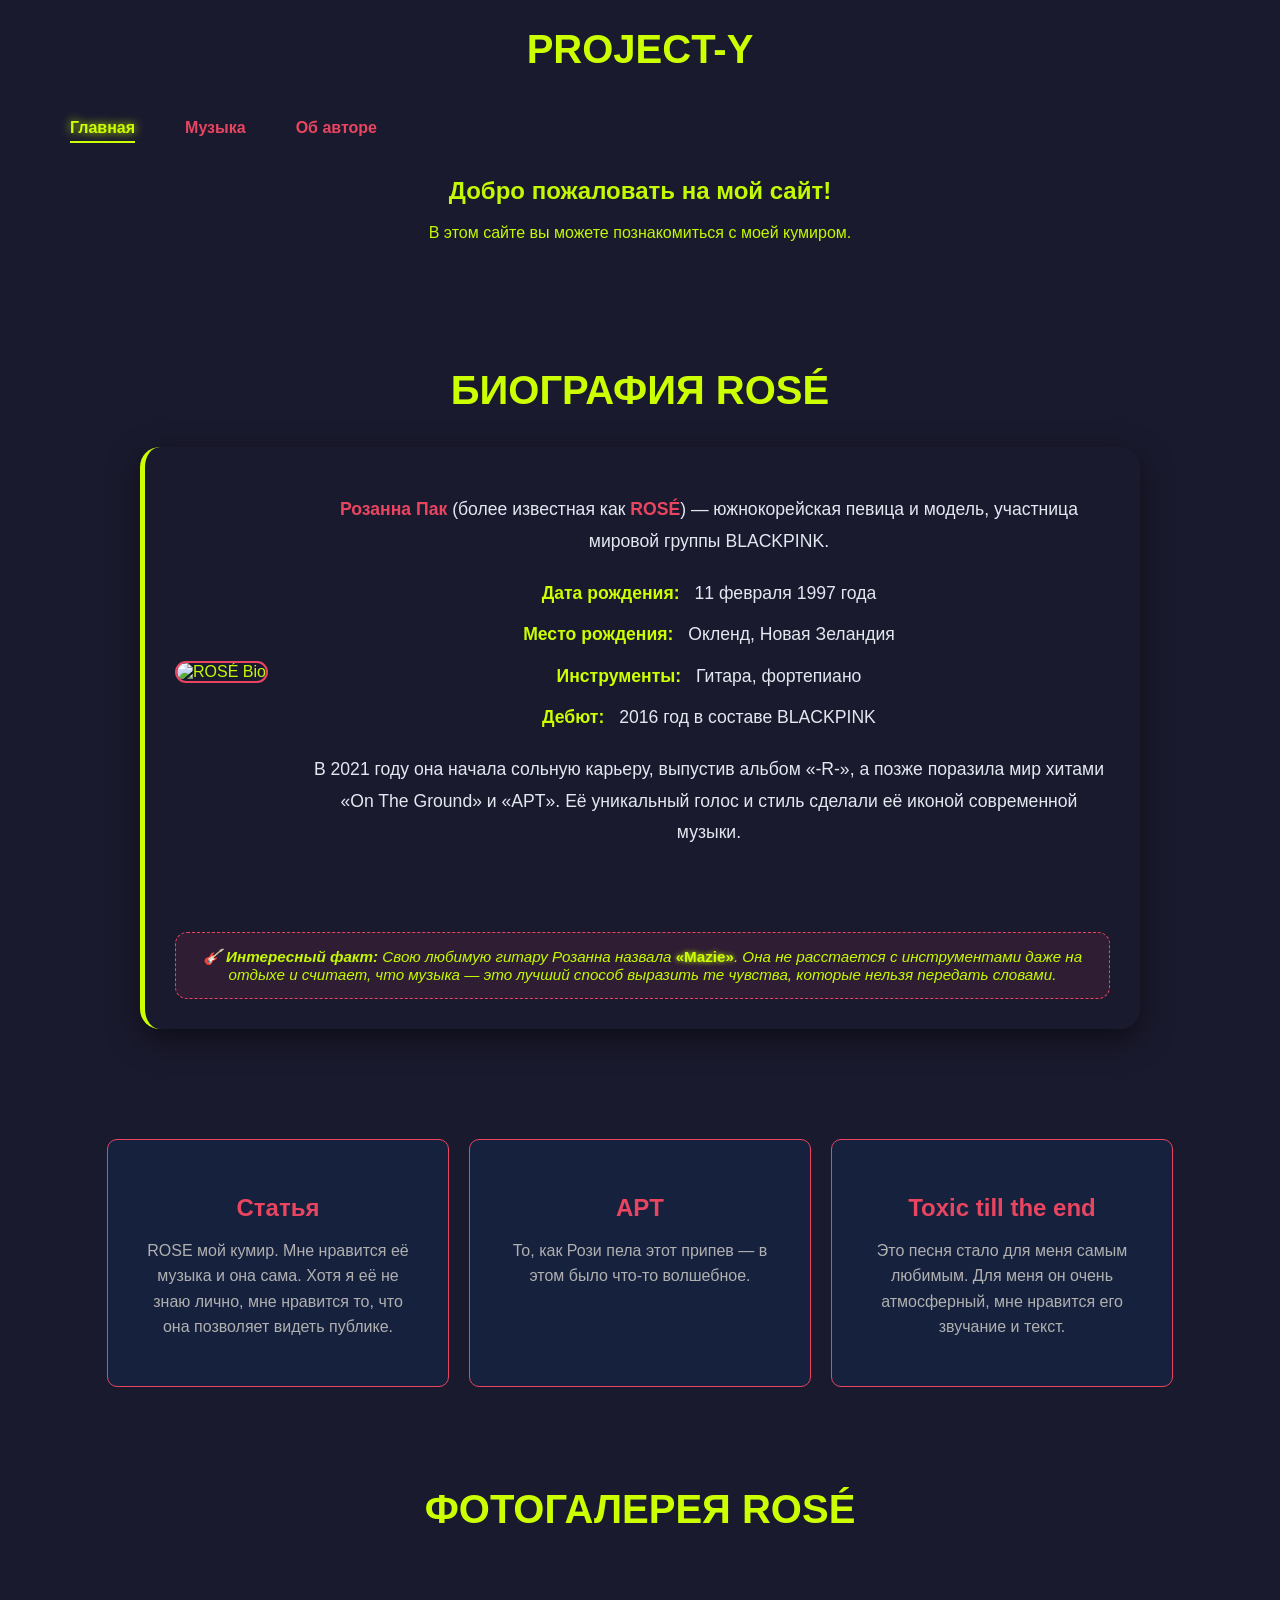
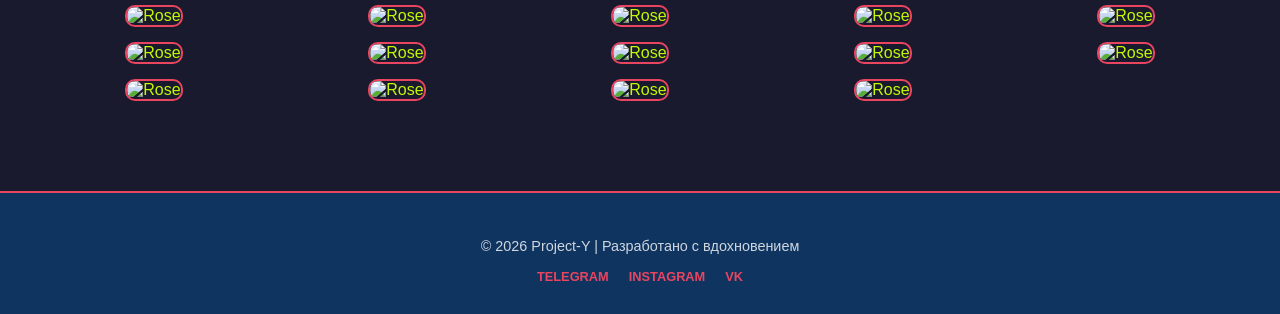
==== index.html @ d6a0cd1b "Add files via upload" ====
<!DOCTYPE html>
<html lang="en">
<head>
    <meta charset="UTF-8">
    <meta name="viewport" content="width=device-width, initial-scale=1.0">
    <title>Document</title>
    <link rel="stylesheet" href="style.css">
</head>
<body>
    <header class="main-header">
    <h1>Project-Y</h1>
    <nav class="navbar">
    <ul class="nav-links">
        <li><a href="index.html" class="active-link">Главная</a></li>
        <li><a href="music.html">Музыка</a></li>
        <li><a href="about.html">Об авторе</a></li>
    </ul>
</nav>
</header>

<main class="content">
    <h2>Добро пожаловать на мой сайт!</h2>
    <p>В этом сайте вы можете познакомиться с моей кумиром. </p>
</main>

<section class="bio-section">
    <h2 class="section-title">Биография ROSÉ</h2>
    <div class="bio-card">
        <div class="bio-image">
            <img src="img/rose15.jpg" alt="ROSÉ Bio"> </div>
        <div class="bio-text">
            <p><strong>Розанна Пак</strong> (более известная как <strong>ROSÉ</strong>) — южнокорейская певица и модель, участница мировой группы BLACKPINK.</p>
            <ul>
                <li><span> Дата рождения:</span> 11 февраля 1997 года</li>
                <li><span> Место рождения:</span> Окленд, Новая Зеландия</li>
                <li><span> Инструменты:</span> Гитара, фортепиано</li>
                <li><span> Дебют:</span> 2016 год в составе BLACKPINK</li>
            </ul>
            <p>В 2021 году она начала сольную карьеру, выпустив альбом «-R-», а позже поразила мир хитами «On The Ground» и «APT». Её уникальный голос и стиль сделали её иконой современной музыки.</p>
        </div>
        <div class="special-fact">
    <p>🎸 <strong>Интересный факт:</strong> Свою любимую гитару Розанна назвала <em>«Mazie»</em>. Она не расстается с инструментами даже на отдыхе и считает, что музыка — это лучший способ выразить те чувства, которые нельзя передать словами.</p>
</div>
    </div>
</section>

<section class="features">
    <a href="https://www.distractify.com/p/what-does-apt-mean-in-rose-song" target="_blank" class="feature-item">
        <h3>Статья</h3>
        <p>ROSE мой кумир. Мне нравится её музыка и она сама. Хотя я её не знаю лично, мне нравится то, что она позволяет видеть публике. </p>
    </a>

    <a href="https://youtu.be/ekr2nIex040?si=S0TJmRe7QtdpGqrD" target="_blank" class="feature-item">
        <h3>APT</h3>
        <p>То, как Рози пела этот припев — в этом было что-то волшебное.</p>
    </a>

    <a href="https://youtu.be/eA0lHNZ1KCA?si=H_KAtAis-4M52_Tk" target="_blank" class="feature-item">
        <h3>Toxic till the end</h3>
        <p>Это песня стало для меня самым любимым. Для меня он очень атмосферный, мне нравится его звучание и текст.</p>
    </a>
</section>

<section class="gallery-section">
    <h2 class="section-title">Фотогалерея ROSÉ</h2>
    <div class="gallery-grid">
        <div class="gallery-item">
            <img src="img/rose1.jpg" alt="Rose" onclick="openModal(this.src)">
        </div>
        <div class="gallery-item">
            <img src="img/rose2.jpg" alt="Rose" onclick="openModal(this.src)">
        </div>
        <div class="gallery-item">
            <img src="img/rose3.jpg" alt="Rose" onclick="openModal(this.src)">
        </div>
        <div class="gallery-item">
            <img src="img/rose4.jpg" alt="Rose" onclick="openModal(this.src)">
        </div>
        <div class="gallery-item">
            <img src="img/rose5.jpg" alt="Rose" onclick="openModal(this.src)">
        </div>
        <div class="gallery-item">
            <img src="img/rose6.jpg" alt="Rose" onclick="openModal(this.src)">
        </div>
        <div class="gallery-item">
            <img src="img/rose7.jpg" alt="Rose" onclick="openModal(this.src)">
        </div>
        <div class="gallery-item">
            <img src="img/rose8.jpg" alt="Rose" onclick="openModal(this.src)">
        </div>
        <div class="gallery-item">
            <img src="img/rose9.jpg" alt="Rose" onclick="openModal(this.src)">
        </div>
        <div class="gallery-item">
            <img src="img/rose10.jpg" alt="Rose" onclick="openModal(this.src)">
        </div>
        <div class="gallery-item">
            <img src="img/rose11.jpg" alt="Rose" onclick="openModal(this.src)">
        </div>
        <div class="gallery-item">
            <img src="img/rose12.jpg" alt="Rose" onclick="openModal(this.src)">
        </div>
        <div class="gallery-item">
            <img src="img/rose13.jpg" alt="Rose" onclick="openModal(this.src)">
        </div>
        <div class="gallery-item">
            <img src="img/rose14.jpg" alt="Rose" onclick="openModal(this.src)">
        </div>
    </div>
</section>

<div id="myModal" class="modal" onclick="closeModal()">
    <span class="close">&times;</span>
    <img class="modal-content" id="img01">
</div>

<footer class="main-footer">
    <div class="footer-content">
        <p>© 2026 Project-Y | Разработано с вдохновением</p>
        <div class="social-links">
            <a href="https://t.me/@rean_ii" target="_blank">Telegram</a>
            <a href="https://www.instagram.com/rn_number.one/" target="_blank">Instagram</a>
            <a href="https://vk.com/@id1067718997" target="_blank">VK</a>
        </div>
    </div>
</footer>

<script>
    function openModal(src) {
        document.getElementById("myModal").style.display = "flex";
        document.getElementById("img01").src = src;
    }

    function closeModal() {
        document.getElementById("myModal").style.display = "none";
    }
</script>
   

</body>
</html>
---- style.css ----
/* Делаем фон всей страницы */
body {
    overflow-x: hidden; /* Это запретит сайту прокручиваться вбок */
    width: 100%;
    margin: 0;
    padding: 0;
}


body {
    margin: 0;
    font-family: 'Segoe UI', sans-serif;
    background: #1a1a2e; /* Глубокий темно-синий */
    color: rgb(195, 249, 2);
    text-align: center;
}

/* Стили для шапки через Flexbox */
/* Ищем или создаем этот блок */
.main-header h1 {
    color: #ccff00; 
    font-size: 2.5rem; /* Размер подбери под свой вкус */
    text-transform: uppercase;
    cursor: pointer;
    
    /* Добавляем анимацию */
    animation: neonGlow 3s infinite ease-in-out; 
    transition: 0.3s;
}

/* Эффект при наведении */
.main-header h1:hover {
    color: #fff;
    text-shadow: 0 0 20px #ccff00, 0 0 50px #ccff00;
}

/* САМОЕ ВАЖНОЕ: Сама механика анимации (добавь в конец файла) */
@keyframes neonGlow {
    0% {
        text-shadow: 0 0 5px #ccff00, 0 0 10px #ccff00;
    }
    50% {
        text-shadow: 0 0 15px #ccff00, 0 0 30px #ccff00;
        transform: scale(1.02); /* Логотип чуть увеличивается, как будто "дышит" */
    }
    100% {
        text-shadow: 0 0 5px #ccff00, 0 0 10px #ccff00;
    }
}

nav a {
    color: #e94560;            /* Розовый цвет для ссылок */
    text-decoration: none;     /* Убираем подчеркивание */
    margin-left: 20px;
    font-weight: bold;
}
.profile-pic {
    width: 200px;
    height: 200px;
    border-radius: 50%; /* Делаем фото круглым */
    border: 3px solid #e94560; /* Розовая рамка */
    object-fit: cover; /* Чтобы фото не сплющилось */
    margin-top: 20px;
    box-shadow: 0 0 20px rgba(233, 69, 96, 0.5); /* Красивое свечение */
}
.feedback {
    margin-top: 50px;
    padding: 20px;
}

.contact-form {
    display: flex;
    flex-direction: column; /* Располагаем поля друг под другом */
    max-width: 400px;
    margin: 0 auto;
    gap: 15px; /* Расстояние между полями */
}

.contact-form input, 
.contact-form textarea {
    background: rgba(255, 255, 255, 0.05);
    border: 1px solid rgba(233, 69, 96, 0.3);
    padding: 12px;
    border-radius: 8px;
    color: white;
    outline: none;
    transition: 0.3s;
}

/* Эффект при клике на поле */
.contact-form input:focus, 
.contact-form textarea:focus {
    border-color: #e94560;
    background: rgba(255, 255, 255, 0.1);
}

.contact-form button {
    background: #e94560;
    color: white;
    border: none;
    padding: 12px;
    border-radius: 8px;
    font-weight: bold;
    cursor: pointer;
    transition: 0.3s;
}

.contact-form button:hover {
    background: #ff5e78;
    transform: translateY(-2px); /* Кнопка чуть подпрыгивает */
} 
.back-button {
    display: inline-block;
    margin-top: 20px;
    padding: 10px 25px;
    background-color: #e94560;
    color: white;
    text-decoration: none;
    border-radius: 5px;
    transition: 0.3s;
}

.back-button:hover {
    background-color: #ff4d6d;
    box-shadow: 0 0 15px rgba(233, 69, 96, 0.5);
}

.features {
    display: flex;
    justify-content: center; /* Центрируем блоки */
    gap: 20px; /* Расстояние между блоками */
    padding: 50px 20px;
    flex-wrap: wrap; /* Чтобы на маленьких экранах блоки переносились */
}

.feature-item {
    background: #16213e; /* Темный цвет, чуть светлее фона */
    border: 1px solid #e94560; /* Тонкая рамка твоего цвета */
    padding: 30px;
    width: 280px;
    border-radius: 10px;
    text-align: center;
    transition: 0.3s; /* Плавность для эффектов */
}

/* Эффект «всплытия» при наведении */
.feature-item:hover {
    background: #1a1a2e;
    transform: translateY(-10px);
    box-shadow: 0 10px 20px rgba(233, 69, 96, 0.2);
}

.feature-item h3 {
    color: #e94560;
    margin-bottom: 15px;
    font-size: 1.5rem;
}

.feature-item p {
    color: #b0b0b0;
    line-height: 1.6;
}

.main-footer {
    background-color: #0f3460; /* Еще один оттенок твоего темного синего */
    color: white;
    padding: 30px 0;
    margin-top: 50px;
    border-top: 2px solid #e94560; /* Линия-акцент сверху */
    text-align: center;
}

.footer-content p {
    margin-bottom: 15px;
    font-size: 0.9rem;
    opacity: 0.8;
}

.social-links {
    display: flex;
    justify-content: center;
    gap: 20px;
}

.social-links a {
    color: #e94560;
    text-decoration: none;
    font-weight: bold;
    font-size: 0.8rem;
    text-transform: uppercase;
    transition: 0.3s;
}

.social-links a:hover {
    color: white;
    letter-spacing: 2px; /* Прикольный эффект: буквы разъезжаются при наведении */
}

/* Добавь это в блок со стилями ссылок в футере */
.social-links a[href*="instagram"]:hover {
    color: #e1306c; /* Цвет Instagram */
    text-shadow: 0 0 10px rgba(225, 48, 108, 0.4);
}

/* При наведении на ссылку, в адресе которой есть "vk" */
.social-links a[href*="vk.com"]:hover {
    color: #0077ff; /* Фирменный синий цвет ВК */
    text-shadow: 0 0 10px rgba(0, 119, 255, 0.4);
}

/* Убираем подчеркивание и меняем цвет текста для ссылок-карточек */
.feature-item {
    text-decoration: none; /* Убирает подчеркивание */
    display: block; /* Чтобы вся карточка была кликабельной */
    color: inherit; /* Чтобы текст не стал синим */
}

/* Чтобы текст внутри карточки оставался светлым */
.feature-item p {
    color: #b0b0b0;
}

/* Добавим эффект, чтобы при наведении было понятно, что это ссылка */
.feature-item:hover {
    cursor: pointer;
    border-color: white; /* Рамка станет белой при наведении */
    box-shadow: 0 0 20px rgba(233, 69, 96, 0.6); /* Сияние */
}

.music-grid {
    display: grid;
    grid-template-columns: repeat(auto-fit, minmax(280px, 1fr));
    gap: 35px; /* Увеличили расстояние между карточками */
    padding: 40px;
}

/* Стили для самих карточек, чтобы они были одинаковой высоты */
.music-card {
    display: flex;
    flex-direction: column;
    justify-content: space-between;
    min-height: 200px;
    background: #16213e;
    border: 1px solid #e94560;
    border-radius: 15px;
    padding: 20px;
    transition: transform 0.3s ease;
}

.music-card:hover {
    transform: scale(1.02);
    box-shadow: 0 5px 15px rgba(233, 69, 96, 0.3);
}

.music-section {
    padding: 100px 20px 50px; /* Отступ сверху, чтобы меню не перекрывало заголовок */
    text-align: center;
}

.music-section h1 {
    color: #e94560;
    font-size: 2.5rem;
    margin-bottom: 10px;
}

/* Выстраиваем меню в одну линию */
.navbar {
    display: flex;
    justify-content: space-between;
    align-items: center;
    padding: 20px 50px;
}

/* Выстраиваем ссылки в ряд и убираем точки */
.nav-links {
    list-style: none;      /* Убирает те самые зеленые точки */
    display: flex;         /* Выстраивает пункты в ряд */
    gap: 30px;             /* Расстояние между словами */
    margin: 0;
    padding: 0;
}

.nav-links li {
    display: inline;       /* Дополнительная страховка для ряда */
}

.music-card {
    background: #16213e; /* Темный фон карточки */
    border: 1px solid #e94560;
    border-radius: 15px;
    padding: 25px; /* Больше места внутри */
    display: flex;
    flex-direction: column;
    align-items: center;
    transition: 0.3s;
}

.player-controls {
    display: flex;
    gap: 10px;
    margin-top: 15px;
}

.play-btn, .loop-btn, .main-btn {
    background: #1a1a2e;
    border: 2px solid #e94560;
    color: white;
    padding: 8px 15px;
    border-radius: 20px;
    cursor: pointer;
    transition: 0.3s ease;
}

.play-btn:hover, .main-btn:hover {
    background: #e94560;
    box-shadow: 0 0 10px #e94560;
}

.loop-btn.active {
    border-color: #ccff00;
    color: #ccff00;
}

/* Подсветка карточки, которая играет сейчас */
.music-card.playing {
    border-color: #ccff00;
    transform: scale(1.05);
    box-shadow: 0 0 20px rgba(204, 255, 0, 0.2);
}

/* Общие заголовки секций */
.section-title {
    text-align: center;
    color: #ccff00;
    margin-top: 50px;
    font-size: 2.5rem;
    text-transform: uppercase;
}

/* Сетка галереи */
.gallery-grid {
    display: grid;
    grid-template-columns: repeat(auto-fit, minmax(200px, 1fr));
    gap: 15px;
    padding: 40px;
    max-width: 1200px;
    margin: 0 auto;
}

.gallery-item img {
    width: 100%;
    height: 250px;
    object-fit: cover;
    border-radius: 10px;
    cursor: pointer;
    transition: 0.3s;
    border: 2px solid #e94560;
}

.gallery-item img:hover {
    transform: scale(1.05);
    border-color: #ccff00;
    box-shadow: 0 0 15px #ccff00;
}

/* Модальное окно */
.modal {
    display: none;
    position: fixed;
    z-index: 2000;
    left: 0; top: 0;
    width: 100%; height: 100%;
    background-color: rgba(0,0,0,0.9);
    justify-content: center;
    align-items: center;
}

.modal-content {
    max-width: 90%;
    max-height: 80%;
    border: 2px solid #ccff00;
    border-radius: 10px;
}

.close {
    position: absolute;
    top: 20px; right: 35px;
    color: white; font-size: 40px; cursor: pointer;
}

/* Блок биографии */
.bio-section {
    padding: 60px 20px;
    max-width: 1000px;
    margin: 0 auto;
}

.bio-card {
    display: flex;
    flex-wrap: wrap; /* Чтобы на телефонах блоки вставали друг под друга */
    gap: 40px;
    background: #1a1a2e;
    padding: 30px;
    border-radius: 20px;
    border-left: 5px solid #ccff00; /* Салатовая линия сбоку */
    align-items: center;
    box-shadow: 0 10px 30px rgba(0, 0, 0, 0.5);
}

.bio-image img {
    width: 300px;
    height: 400px;
    object-fit: cover;
    border-radius: 15px;
    border: 2px solid #e94560;
}

.bio-text {
    flex: 1; /* Текст занимает всё свободное место */
    color: #e2e8f0;
    line-height: 1.8;
    font-size: 1.1rem;
}

.bio-text ul {
    list-style: none;
    padding: 0;
    margin: 20px 0;
}

.bio-text li {
    margin-bottom: 10px;
}

.bio-text li span {
    color: #ccff00; /* Подсветка иконок/текста */
    margin-right: 10px;
    font-weight: bold;
}

.bio-text strong {
    color: #e94560;
}

.special-fact {
    margin-top: 25px;
    padding: 15px 20px;
    background: rgba(233, 69, 96, 0.1); /* Прозрачный розовый фон */
    border-radius: 12px;
    border: 1px dashed #e94560; /* Пунктирная рамка */
    position: relative;
}

.special-fact em {
    color: #ccff00;
    font-style: normal;
    font-weight: bold;
    text-shadow: 0 0 5px #ccff00;
}

.special-fact p {
    margin: 0;
    font-style: italic;
    font-size: 0.95rem;
}

/* Анимация пульсации */
@keyframes neonPulse {
    0% { box-shadow: 0 0 10px rgba(204, 255, 0, 0.2); }
    50% { box-shadow: 0 0 25px rgba(204, 255, 0, 0.6); }
    100% { box-shadow: 0 0 10px rgba(204, 255, 0, 0.2); }
}

/* Применяем пульсацию к активной карточке (которая играет) */
.music-card.playing {
    border-color: #ccff00 !important;
    animation: neonPulse 2s infinite ease-in-out;
    transform: scale(1.02); /* Чуть-чуть увеличим для акцента */
}

.play-btn, .loop-btn, .main-btn {
    background: transparent;
    border: 2px solid #e94560;
    color: #e94560;
    padding: 10px 20px;
    border-radius: 25px;
    cursor: pointer;
    text-shadow: 0 0 5px #e94560; /* Свечение текста */
    box-shadow: 0 0 5px #e94560; /* Свечение рамки */
    transition: 0.3s;
}

.play-btn:hover, .main-btn:hover {
    background: #e94560;
    color: white;
    box-shadow: 0 0 20px #e94560, 0 0 40px #e94560; /* Усиленное свечение */
}

/* Особое свечение для кнопки Loop и активной карточки (салатовое) */
.loop-btn.active {
    border-color: #ccff00;
    color: #ccff00;
    text-shadow: 0 0 5px #ccff00;
    box-shadow: 0 0 15px #ccff00;
}

/* Стиль для активной ссылки в меню */
.nav-links a.active-link {
    color: #ccff00 !important; /* Твой салатовый цвет */
    border-bottom: 2px solid #ccff00; /* Линия под словом */
    padding-bottom: 5px;
    text-shadow: 0 0 10px #ccff00; /* Неоновое свечение */
}

/* Эффект при наведении на любую ссылку (для красоты) */
.nav-links a:hover {
    color: #ffffff;
    text-shadow: 0 0 10px #ffffff;
}
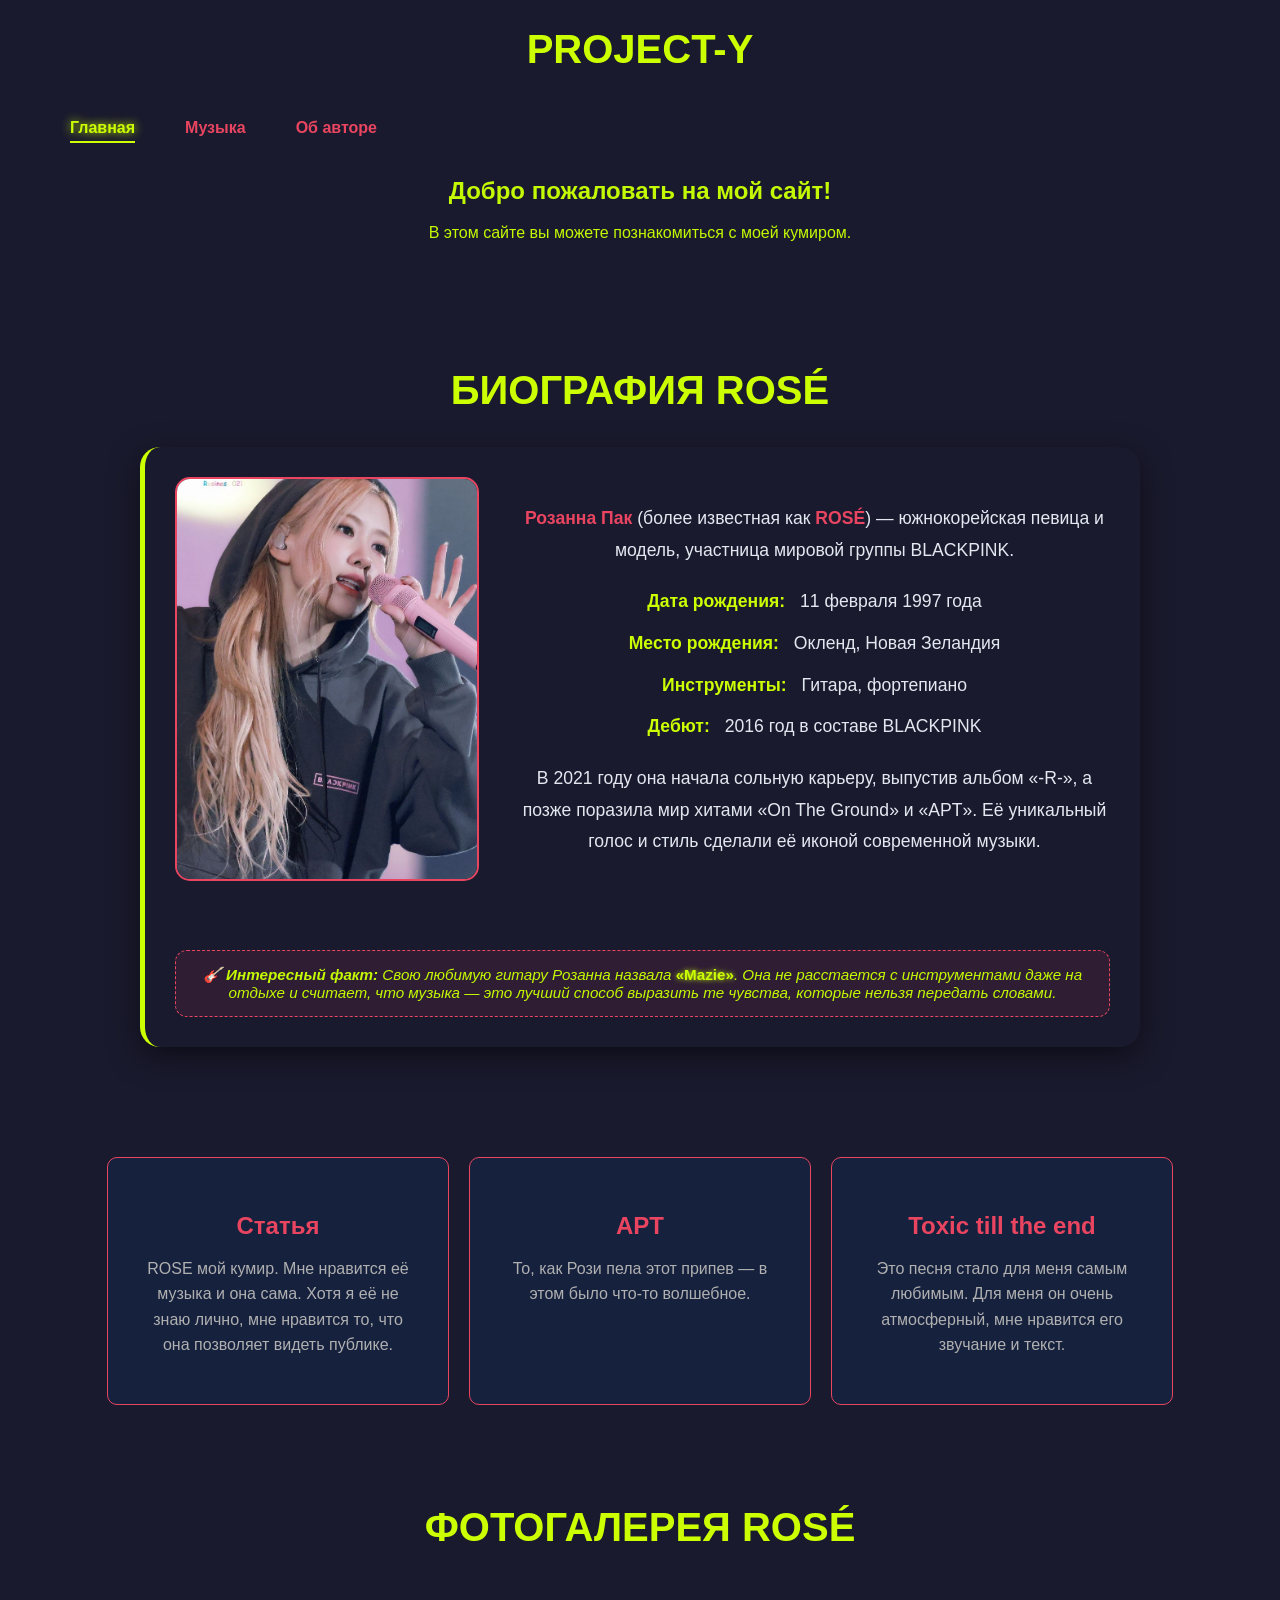
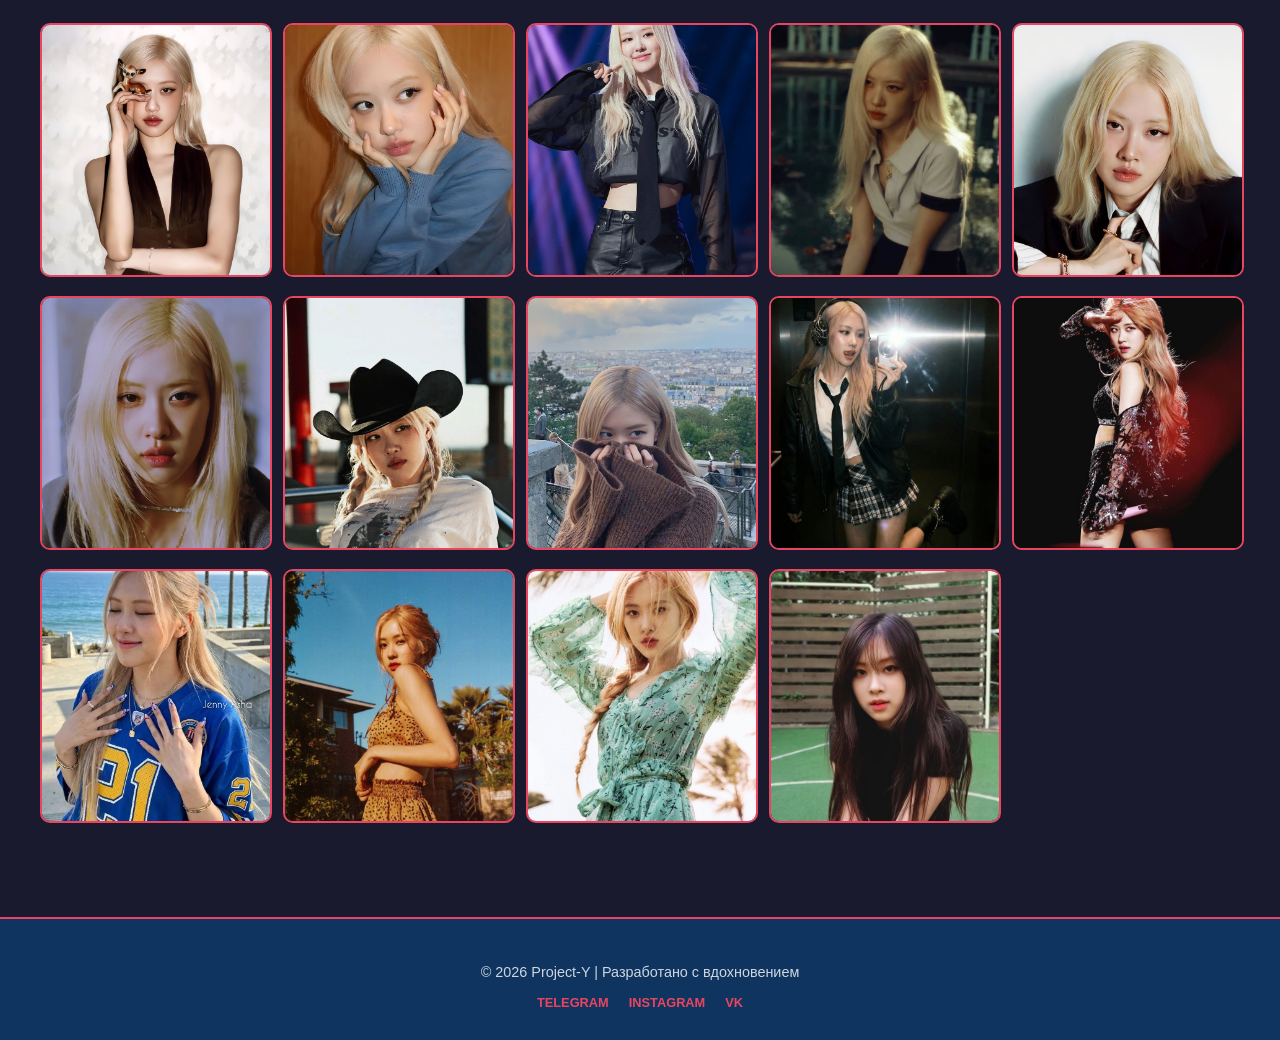
==== commit 9ff13924: "Add files via upload" ====
--- a/index.html
+++ b/index.html
@@ -1,8 +1,13 @@
 <!DOCTYPE html>
-<html lang="en">
+<html lang="ru">
 <head>
     <meta charset="UTF-8">
     <meta name="viewport" content="width=device-width, initial-scale=1.0">
+    <title>Project-Y — Мой Музыкальный Плеер</title>
+    <meta name="description" content="Слушайте любимые треки ROSE на моем персональном плеере Project-Y.">
+    <meta name="keywords" content="музыка, плеер, ROSE, веб-разработка">
+    <meta name="author" content="Ranis2006">
+    <link rel="stylesheet" href="style.css">
     <title>Document</title>
     <link rel="stylesheet" href="style.css">
 </head>
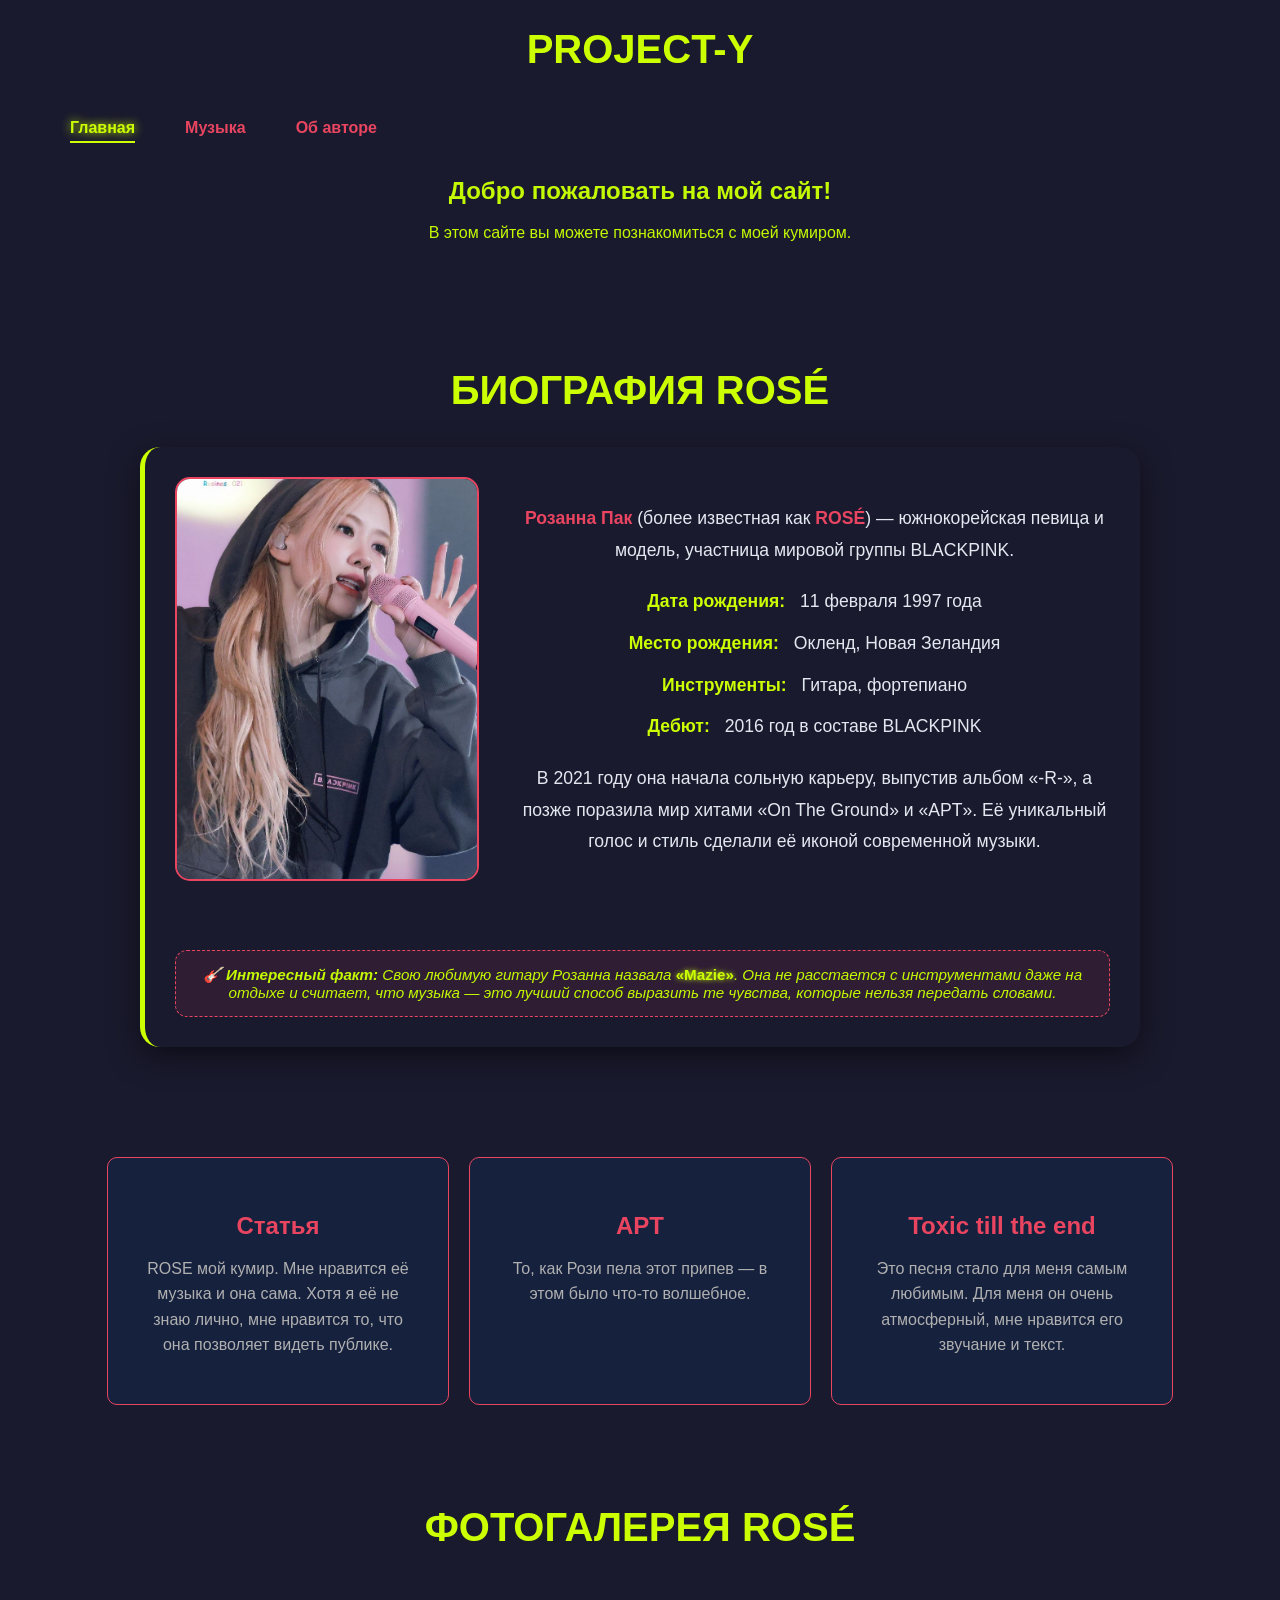
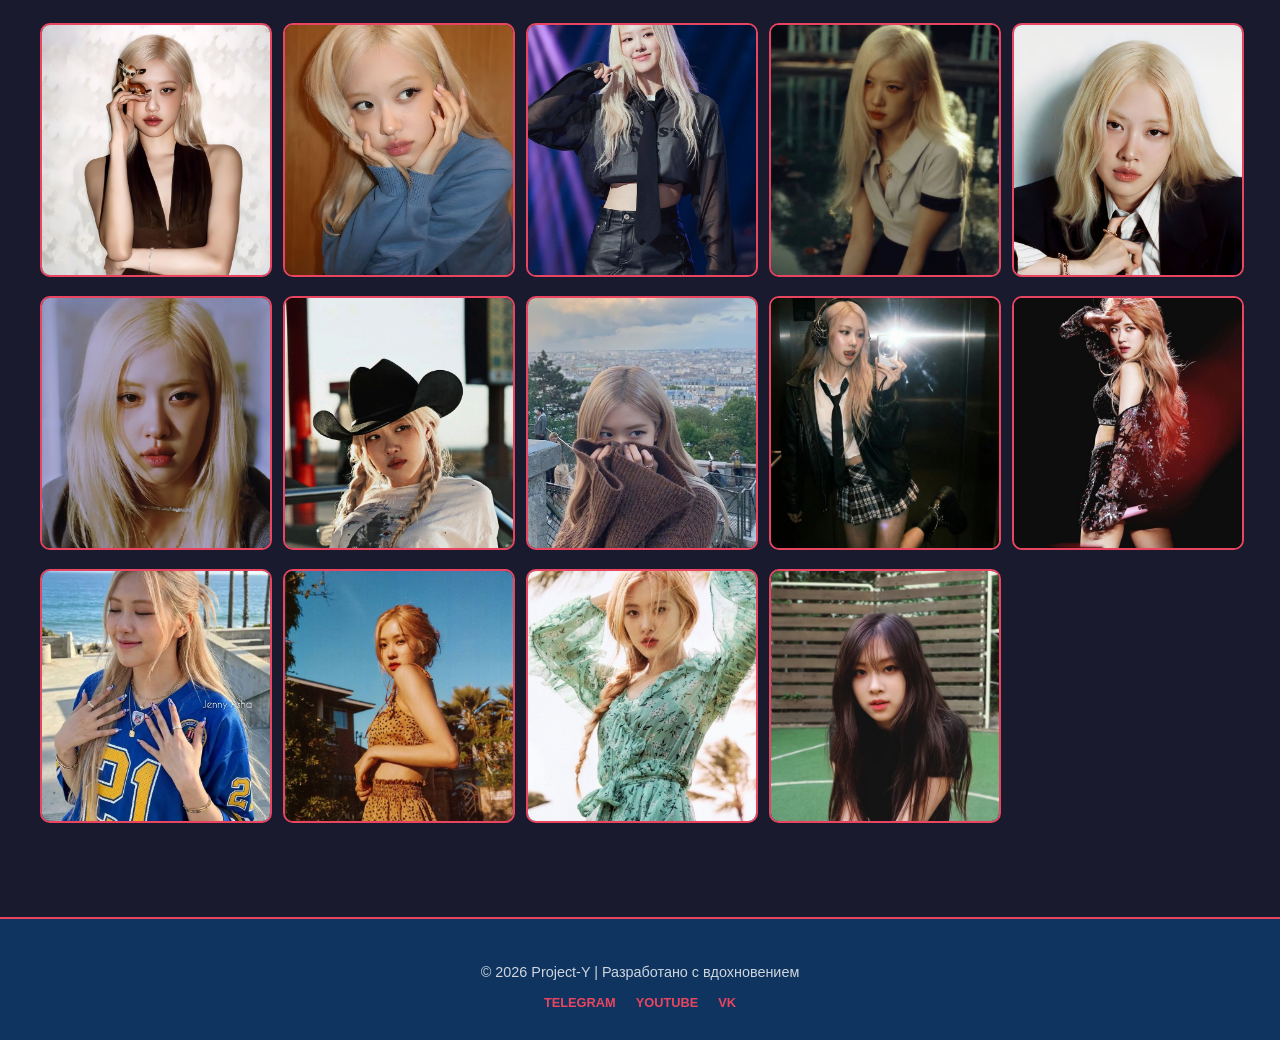
==== commit 27920d38: "Add files via upload" ====
--- a/index.html
+++ b/index.html
@@ -123,8 +123,8 @@
     <div class="footer-content">
         <p>© 2026 Project-Y | Разработано с вдохновением</p>
         <div class="social-links">
-            <a href="https://t.me/@rean_ii" target="_blank">Telegram</a>
-            <a href="https://www.instagram.com/rn_number.one/" target="_blank">Instagram</a>
+            <a href="https://t.me/@rean_ii" tarТВОЙ_КАНАget="_blank">Telegram</a>
+           <a href="https://www.youtube.com/@candi_gg..9399" target="_blank" rel="noopener noreferrer">YouTube</a>
             <a href="https://vk.com/@id1067718997" target="_blank">VK</a>
         </div>
     </div>
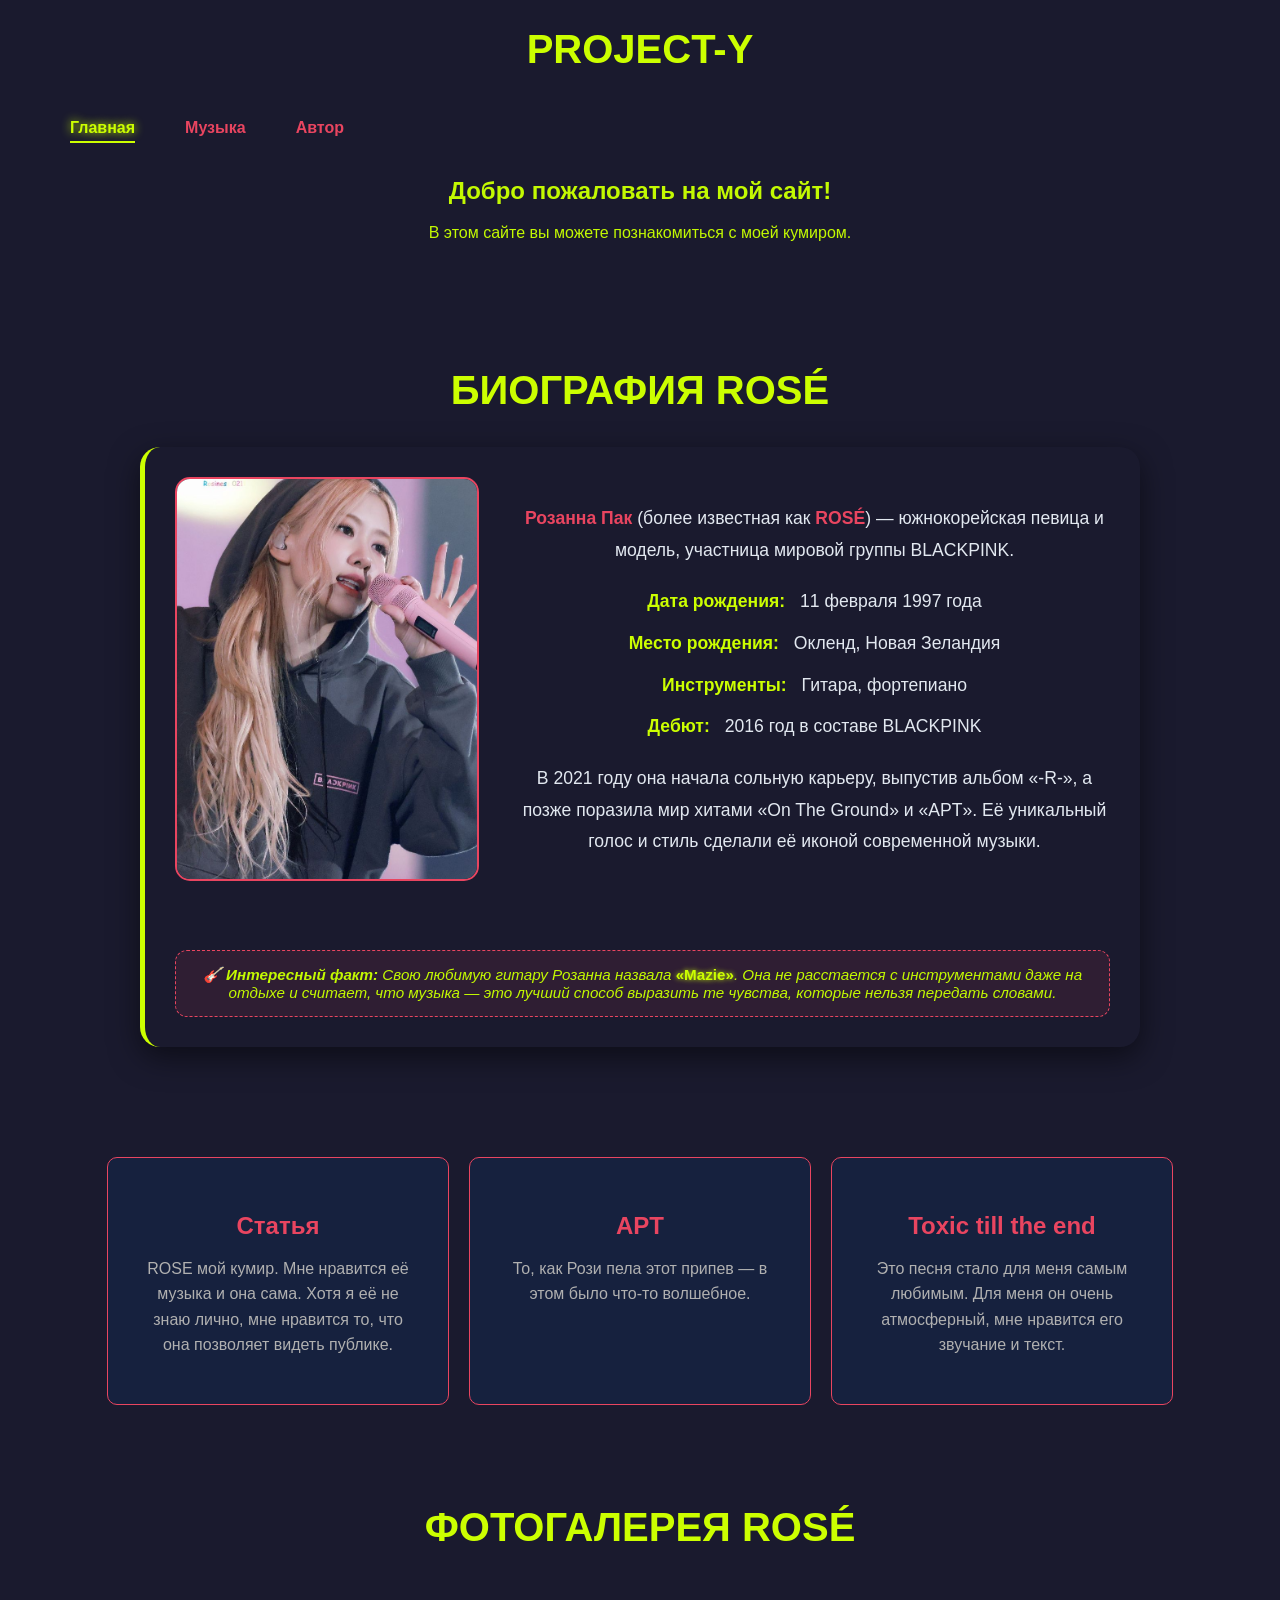
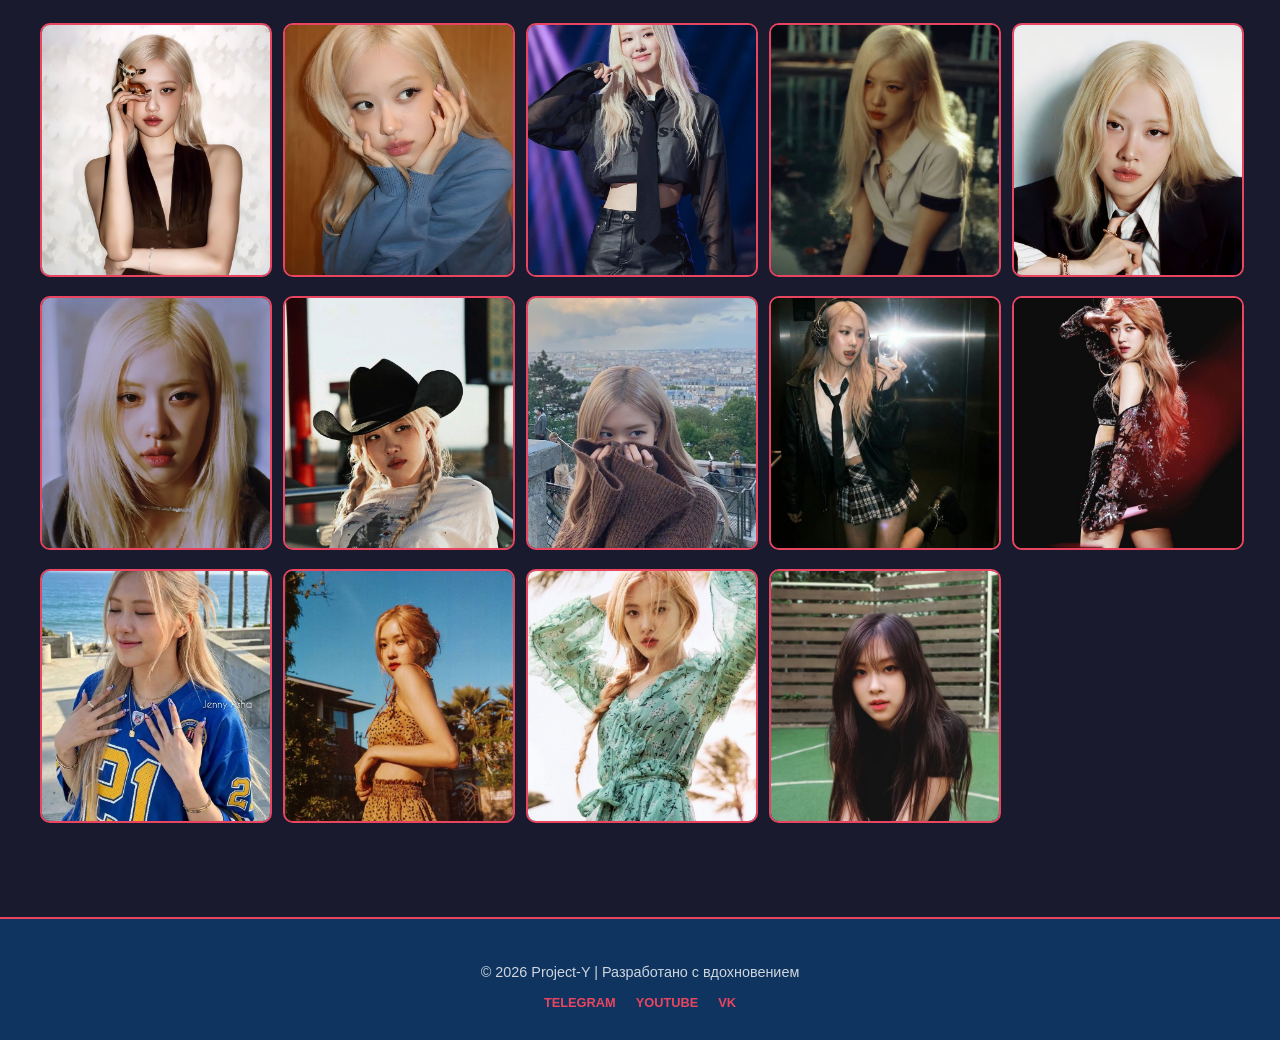
==== commit 6ac15e49: "Add files via upload" ====
--- a/index.html
+++ b/index.html
@@ -18,7 +18,7 @@
     <ul class="nav-links">
         <li><a href="index.html" class="active-link">Главная</a></li>
         <li><a href="music.html">Музыка</a></li>
-        <li><a href="about.html">Об авторе</a></li>
+        <li><a href="about.html">Автор</a></li>
     </ul>
 </nav>
 </header>
@@ -123,8 +123,8 @@
     <div class="footer-content">
         <p>© 2026 Project-Y | Разработано с вдохновением</p>
         <div class="social-links">
-            <a href="https://t.me/@rean_ii" tarТВОЙ_КАНАget="_blank">Telegram</a>
-           <a href="https://www.youtube.com/@candi_gg..9399" target="_blank" rel="noopener noreferrer">YouTube</a>
+            <a href="https://t.me/@rean_ii" target="_blank">Telegram</a>
+            <a href="https://youtube.com/@candi_gg..?si=AzA1F6TeVTvd3GuS" class="yt-link" target="_blank">YOUTUBE</a>
             <a href="https://vk.com/@id1067718997" target="_blank">VK</a>
         </div>
     </div>
--- a/style.css
+++ b/style.css
@@ -196,12 +196,6 @@
     letter-spacing: 2px; /* Прикольный эффект: буквы разъезжаются при наведении */
 }
 
-/* Добавь это в блок со стилями ссылок в футере */
-.social-links a[href*="instagram"]:hover {
-    color: #e1306c; /* Цвет Instagram */
-    text-shadow: 0 0 10px rgba(225, 48, 108, 0.4);
-}
-
 /* При наведении на ссылку, в адресе которой есть "vk" */
 .social-links a[href*="vk.com"]:hover {
     color: #0077ff; /* Фирменный синий цвет ВК */
@@ -361,6 +355,31 @@
     transform: scale(1.05);
     border-color: #ccff00;
     box-shadow: 0 0 15px #ccff00;
+}
+
+/* СЕКРЕТНЫЙ КОД ДЛЯ МОБИЛЬНОЙ ВЕРСИИ */
+@media screen and (max-width: 768px) {
+    /* Ломаем сетку и превращаем её в список */
+    .gallery-grid {
+        display: block !important; 
+        width: 100% !important;
+        padding: 10px !important;
+    }
+
+    /* Каждая карточка становится самостоятельной и широкой */
+    .gallery-item {
+        display: block !important;
+        width: 95% !important;
+        margin: 0 auto 30px auto !important; /* Центрируем и делаем отступ снизу */
+        float: none !important; /* На всякий случай убираем обтекание */
+    }
+
+    /* Картинки подстраиваются под ширину */
+    .gallery-item img {
+        width: 100% !important;
+        height: auto !important;
+        object-fit: cover !important;
+    }
 }
 
 /* Модальное окно */
@@ -518,3 +537,15 @@
     text-shadow: 0 0 10px #ffffff;
 }
 
+/* Оставляем только это для YouTube */
+.yt-link {
+    color: #e94560 !important;
+    font-weight: bold;
+    text-decoration: none !important;
+}
+
+.yt-link:hover {
+    color: #ff0202 !important;
+    text-shadow: 0 0 10px rgba(255, 0, 0, 0.5);
+}
+
--- a/style.css
+++ b/style.css
@@ -196,12 +196,6 @@
     letter-spacing: 2px; /* Прикольный эффект: буквы разъезжаются при наведении */
 }
 
-/* Добавь это в блок со стилями ссылок в футере */
-.social-links a[href*="instagram"]:hover {
-    color: #e1306c; /* Цвет Instagram */
-    text-shadow: 0 0 10px rgba(225, 48, 108, 0.4);
-}
-
 /* При наведении на ссылку, в адресе которой есть "vk" */
 .social-links a[href*="vk.com"]:hover {
     color: #0077ff; /* Фирменный синий цвет ВК */
@@ -361,6 +355,31 @@
     transform: scale(1.05);
     border-color: #ccff00;
     box-shadow: 0 0 15px #ccff00;
+}
+
+/* СЕКРЕТНЫЙ КОД ДЛЯ МОБИЛЬНОЙ ВЕРСИИ */
+@media screen and (max-width: 768px) {
+    /* Ломаем сетку и превращаем её в список */
+    .gallery-grid {
+        display: block !important; 
+        width: 100% !important;
+        padding: 10px !important;
+    }
+
+    /* Каждая карточка становится самостоятельной и широкой */
+    .gallery-item {
+        display: block !important;
+        width: 95% !important;
+        margin: 0 auto 30px auto !important; /* Центрируем и делаем отступ снизу */
+        float: none !important; /* На всякий случай убираем обтекание */
+    }
+
+    /* Картинки подстраиваются под ширину */
+    .gallery-item img {
+        width: 100% !important;
+        height: auto !important;
+        object-fit: cover !important;
+    }
 }
 
 /* Модальное окно */
@@ -518,3 +537,15 @@
     text-shadow: 0 0 10px #ffffff;
 }
 
+/* Оставляем только это для YouTube */
+.yt-link {
+    color: #e94560 !important;
+    font-weight: bold;
+    text-decoration: none !important;
+}
+
+.yt-link:hover {
+    color: #ff0202 !important;
+    text-shadow: 0 0 10px rgba(255, 0, 0, 0.5);
+}
+
